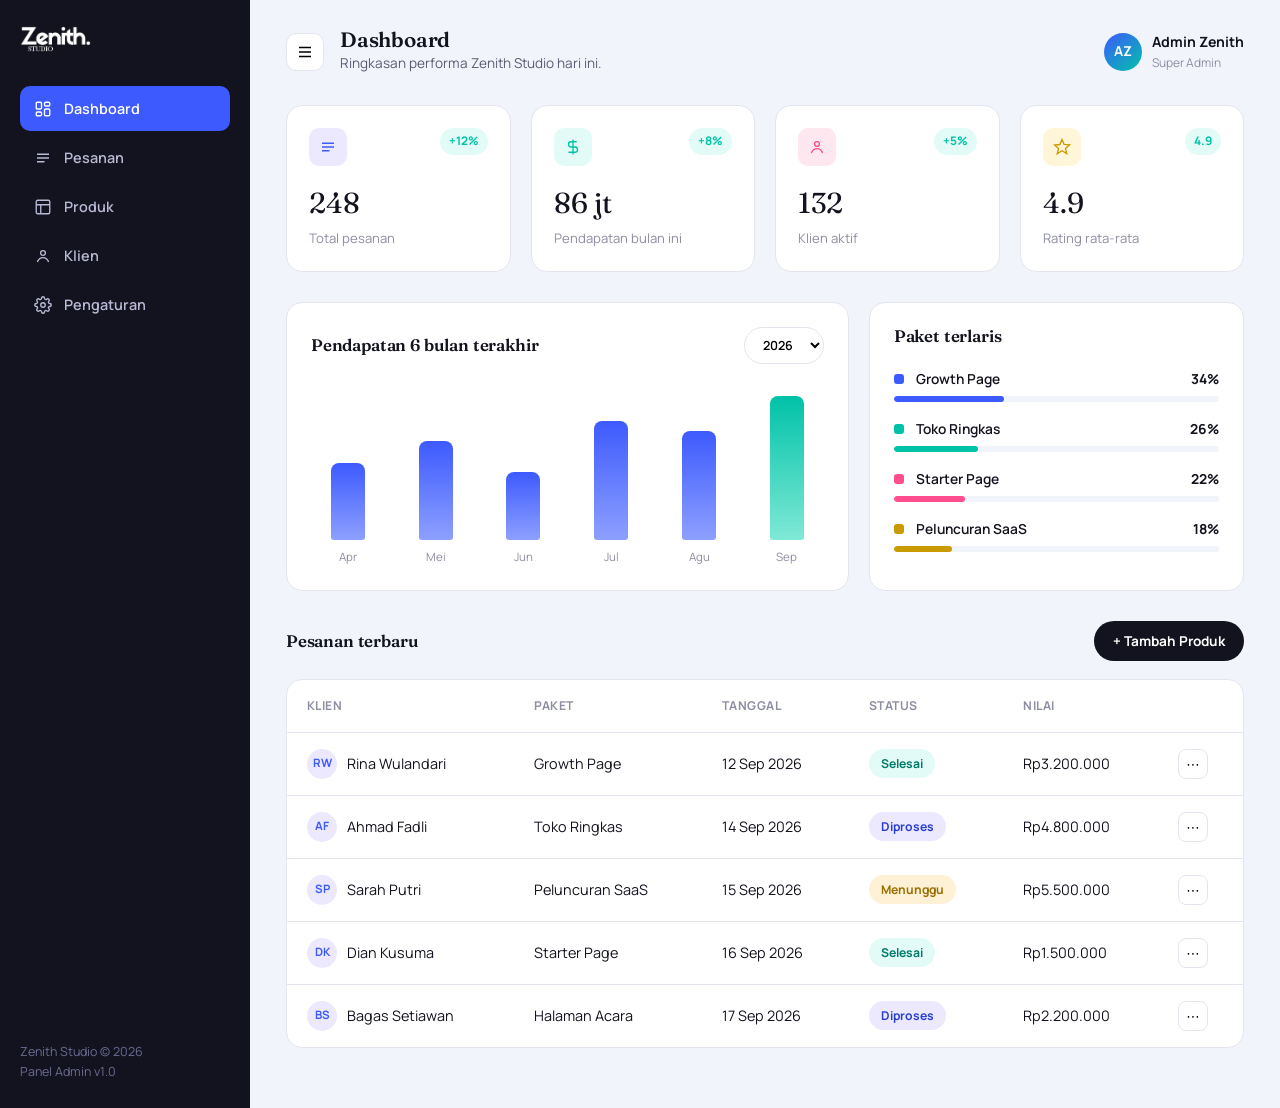
==== admin.html @ 83a50dde "Add files via upload" ====
<!DOCTYPE html>
<html lang="id">
<head>
<meta charset="UTF-8">
<meta name="viewport" content="width=device-width, initial-scale=1.0">
<title>Dashboard Admin — Zenith Studio</title>
<link rel="preconnect" href="https://fonts.googleapis.com">
<link rel="preconnect" href="https://fonts.gstatic.com" crossorigin>
<link href="https://fonts.googleapis.com/css2?family=Fraunces:wght@400;500;600;700&family=Manrope:wght@400;500;600;700;800&display=swap" rel="stylesheet">
<link rel="stylesheet" href="style.css">
</head>
<body>

<div class="admin-shell">
  <aside class="admin-sidebar">
    <div class="admin-logo"><img src="assets/logo-lockup-white.png" alt="Zenith Studio"></div>
    <nav class="admin-nav">
      <a href="#" class="active">
        <svg viewBox="0 0 24 24" fill="none" stroke="currentColor" stroke-width="1.8"><rect x="3" y="3" width="7" height="9" rx="1.5"/><rect x="14" y="3" width="7" height="5" rx="1.5"/><rect x="14" y="12" width="7" height="9" rx="1.5"/><rect x="3" y="16" width="7" height="5" rx="1.5"/></svg>
        <span>Dashboard</span>
      </a>
      <a href="#pesanan">
        <svg viewBox="0 0 24 24" fill="none" stroke="currentColor" stroke-width="1.8"><path d="M4 7h16M4 12h16M4 17h10"/></svg>
        <span>Pesanan</span>
      </a>
      <a href="katalog.html">
        <svg viewBox="0 0 24 24" fill="none" stroke="currentColor" stroke-width="1.8"><rect x="3" y="3" width="18" height="18" rx="2"/><path d="M3 9h18M9 21V9"/></svg>
        <span>Produk</span>
      </a>
      <a href="#">
        <svg viewBox="0 0 24 24" fill="none" stroke="currentColor" stroke-width="1.8"><circle cx="12" cy="8" r="3.2"/><path d="M4.5 20c1.4-3.8 4.4-5.8 7.5-5.8s6.1 2 7.5 5.8"/></svg>
        <span>Klien</span>
      </a>
      <a href="#">
        <svg viewBox="0 0 24 24" fill="none" stroke="currentColor" stroke-width="1.8"><circle cx="12" cy="12" r="3"/><path d="M19.4 15a1.7 1.7 0 0 0 .34 1.87l.06.06a2 2 0 1 1-2.83 2.83l-.06-.06a1.7 1.7 0 0 0-1.87-.34 1.7 1.7 0 0 0-1 1.55V21a2 2 0 1 1-4 0v-.09A1.7 1.7 0 0 0 9 19.36a1.7 1.7 0 0 0-1.87.34l-.06.06a2 2 0 1 1-2.83-2.83l.06-.06A1.7 1.7 0 0 0 4.64 15a1.7 1.7 0 0 0-1.55-1H3a2 2 0 1 1 0-4h.09A1.7 1.7 0 0 0 4.64 9a1.7 1.7 0 0 0-.34-1.87l-.06-.06a2 2 0 1 1 2.83-2.83l.06.06A1.7 1.7 0 0 0 9 4.64a1.7 1.7 0 0 0 1-1.55V3a2 2 0 1 1 4 0v.09a1.7 1.7 0 0 0 1 1.55 1.7 1.7 0 0 0 1.87-.34l.06-.06a2 2 0 1 1 2.83 2.83l-.06.06A1.7 1.7 0 0 0 19.36 9c.14.35.4.65 1.55 1H21a2 2 0 1 1 0 4h-.09a1.7 1.7 0 0 0-1.55 1Z"/></svg>
        <span>Pengaturan</span>
      </a>
    </nav>
    <div class="admin-sidebar-foot">Zenith Studio © 2026<br>Panel Admin v1.0</div>
  </aside>

  <main class="admin-main">
    <div class="admin-topbar">
      <div class="admin-topbar-left">
        <button class="sidebar-toggle" aria-label="Ciutkan sidebar">
          <svg viewBox="0 0 24 24" width="18" height="18" fill="none" stroke="currentColor" stroke-width="2"><path d="M4 6h16M4 12h16M4 18h16"/></svg>
        </button>
        <div>
          <h2 style="font-size:1.3rem; margin-bottom:2px;">Dashboard</h2>
          <p style="margin:0; font-size:.85rem;">Ringkasan performa Zenith Studio hari ini.</p>
        </div>
      </div>
      <div class="admin-profile">
        <div class="admin-avatar">AZ</div>
        <div>
          <div style="font-weight:700; font-size:.88rem;">Admin Zenith</div>
          <div style="font-size:.75rem; color:var(--ink-faint);">Super Admin</div>
        </div>
      </div>
    </div>

    <div class="stat-cards">
      <div class="stat-card">
        <div class="stat-card-top">
          <div class="stat-card-icon"><svg viewBox="0 0 24 24" fill="none" stroke="currentColor" stroke-width="1.8"><path d="M4 7h16M4 12h16M4 17h10"/></svg></div>
          <span class="stat-trend">+12%</span>
        </div>
        <div class="stat-value" data-count="248">0</div>
        <div class="stat-name">Total pesanan</div>
      </div>
      <div class="stat-card">
        <div class="stat-card-top">
          <div class="stat-card-icon"><svg viewBox="0 0 24 24" fill="none" stroke="currentColor" stroke-width="1.8"><path d="M12 2v20M17 5H9.5a3.5 3.5 0 0 0 0 7h5a3.5 3.5 0 0 1 0 7H6"/></svg></div>
          <span class="stat-trend">+8%</span>
        </div>
        <div class="stat-value" data-count="86" data-prefix="Rp" data-suffix=" jt">0</div>
        <div class="stat-name">Pendapatan bulan ini</div>
      </div>
      <div class="stat-card">
        <div class="stat-card-top">
          <div class="stat-card-icon"><svg viewBox="0 0 24 24" fill="none" stroke="currentColor" stroke-width="1.8"><circle cx="12" cy="8" r="3.2"/><path d="M4.5 20c1.4-3.8 4.4-5.8 7.5-5.8s6.1 2 7.5 5.8"/></svg></div>
          <span class="stat-trend">+5%</span>
        </div>
        <div class="stat-value" data-count="132">0</div>
        <div class="stat-name">Klien aktif</div>
      </div>
      <div class="stat-card">
        <div class="stat-card-top">
          <div class="stat-card-icon"><svg viewBox="0 0 24 24" fill="none" stroke="currentColor" stroke-width="1.8"><path d="m12 2 2.9 6.6 7.1.6-5.4 4.7 1.7 7-6.3-3.9L5.7 21l1.7-7-5.4-4.7 7.1-.6z"/></svg></div>
          <span class="stat-trend">4.9</span>
        </div>
        <div class="stat-value" data-count="4.9">0</div>
        <div class="stat-name">Rating rata-rata</div>
      </div>
    </div>

    <div class="admin-panels">
      <div class="panel">
        <div class="panel-head">
          <h3>Pendapatan 6 bulan terakhir</h3>
          <select class="sort-select" style="font-size:.78rem; padding:8px 14px;">
            <option>2026</option>
            <option>2025</option>
          </select>
        </div>
        <div class="bar-chart">
          <div class="bar-col"><div class="bar" data-height="45"></div><span>Apr</span></div>
          <div class="bar-col"><div class="bar" data-height="58"></div><span>Mei</span></div>
          <div class="bar-col"><div class="bar" data-height="40"></div><span>Jun</span></div>
          <div class="bar-col"><div class="bar" data-height="70"></div><span>Jul</span></div>
          <div class="bar-col"><div class="bar" data-height="64"></div><span>Agu</span></div>
          <div class="bar-col is-peak"><div class="bar" data-height="92"></div><span>Sep</span></div>
        </div>
      </div>
      <div class="panel">
        <div class="panel-head"><h3>Paket terlaris</h3></div>
        <div class="legend-list">
          <div>
            <div class="legend-row"><span class="swatch" style="background:var(--primary);"></span><span class="name">Growth Page</span><span class="pct">34%</span></div>
            <div class="legend-bar"><span data-width="34" style="background:var(--primary);"></span></div>
          </div>
          <div>
            <div class="legend-row"><span class="swatch" style="background:var(--accent);"></span><span class="name">Toko Ringkas</span><span class="pct">26%</span></div>
            <div class="legend-bar"><span data-width="26" style="background:var(--accent);"></span></div>
          </div>
          <div>
            <div class="legend-row"><span class="swatch" style="background:var(--pink);"></span><span class="name">Starter Page</span><span class="pct">22%</span></div>
            <div class="legend-bar"><span data-width="22" style="background:var(--pink);"></span></div>
          </div>
          <div>
            <div class="legend-row"><span class="swatch" style="background:#C99B00;"></span><span class="name">Peluncuran SaaS</span><span class="pct">18%</span></div>
            <div class="legend-bar"><span data-width="18" style="background:#C99B00;"></span></div>
          </div>
        </div>
      </div>
    </div>

    <div id="pesanan" class="admin-toolbar">
      <h3 style="margin:0; font-size:1.05rem;">Pesanan terbaru</h3>
      <button class="btn btn-primary btn-sm" id="openModalBtn">+ Tambah Produk</button>
    </div>
    <div class="table-wrap">
      <table>
        <thead>
          <tr><th>Klien</th><th>Paket</th><th>Tanggal</th><th>Status</th><th>Nilai</th><th></th></tr>
        </thead>
        <tbody>
          <tr style="animation-delay:.05s">
            <td><div class="client-cell"><div class="client-avatar">RW</div>Rina Wulandari</div></td>
            <td>Growth Page</td>
            <td>12 Sep 2026</td>
            <td><span class="status-badge status-selesai">Selesai</span></td>
            <td>Rp3.200.000</td>
            <td><button class="row-action">⋯</button></td>
          </tr>
          <tr style="animation-delay:.12s">
            <td><div class="client-cell"><div class="client-avatar">AF</div>Ahmad Fadli</div></td>
            <td>Toko Ringkas</td>
            <td>14 Sep 2026</td>
            <td><span class="status-badge status-proses">Diproses</span></td>
            <td>Rp4.800.000</td>
            <td><button class="row-action">⋯</button></td>
          </tr>
          <tr style="animation-delay:.19s">
            <td><div class="client-cell"><div class="client-avatar">SP</div>Sarah Putri</div></td>
            <td>Peluncuran SaaS</td>
            <td>15 Sep 2026</td>
            <td><span class="status-badge status-menunggu">Menunggu</span></td>
            <td>Rp5.500.000</td>
            <td><button class="row-action">⋯</button></td>
          </tr>
          <tr style="animation-delay:.26s">
            <td><div class="client-cell"><div class="client-avatar">DK</div>Dian Kusuma</div></td>
            <td>Starter Page</td>
            <td>16 Sep 2026</td>
            <td><span class="status-badge status-selesai">Selesai</span></td>
            <td>Rp1.500.000</td>
            <td><button class="row-action">⋯</button></td>
          </tr>
          <tr style="animation-delay:.33s">
            <td><div class="client-cell"><div class="client-avatar">BS</div>Bagas Setiawan</div></td>
            <td>Halaman Acara</td>
            <td>17 Sep 2026</td>
            <td><span class="status-badge status-proses">Diproses</span></td>
            <td>Rp2.200.000</td>
            <td><button class="row-action">⋯</button></td>
          </tr>
        </tbody>
      </table>
    </div>
  </main>
</div>

<!-- MODAL: Tambah Produk -->
<div class="modal-overlay" id="productModal">
  <div class="modal-box">
    <div class="modal-head">
      <h3 style="margin:0; font-size:1.15rem;">Tambah Produk Baru</h3>
      <button class="modal-close" id="closeModalBtn" aria-label="Tutup">✕</button>
    </div>
    <form id="productForm">
      <div class="form-field">
        <label>Nama paket</label>
        <input type="text" placeholder="cth. Landing Page Kampanye" required>
      </div>
      <div class="form-field">
        <label>Kategori</label>
        <select required>
          <option value="">Pilih kategori</option>
          <option>Bisnis</option>
          <option>E-commerce</option>
          <option>SaaS</option>
          <option>Event</option>
          <option>Personal</option>
        </select>
      </div>
      <div class="form-field">
        <label>Harga (Rp)</label>
        <input type="number" placeholder="cth. 2500000" required>
      </div>
      <div class="form-field">
        <label>Deskripsi singkat</label>
        <textarea rows="3" placeholder="Jelaskan paket ini secara singkat"></textarea>
      </div>
      <button type="submit" class="btn btn-primary btn-block">Simpan Produk</button>
    </form>
  </div>
</div>

<div class="toast" id="toast"><span class="dot"></span><span>Produk berhasil ditambahkan</span></div>

<script src="script.js"></script>
</body>
</html>
---- style.css ----
/* =========================================================
   ZENITH STUDIO — Design tokens
========================================================= */
:root{
  --bg:#FFFFFF;
  --bg-soft:#F2F4FC;
  --lavender:#ECE9FF;
  --mint-soft:#E3FBF6;
  --ink:#13131F;
  --ink-soft:#5B5B72;
  --ink-faint:#8E8EA3;
  --primary:#3D5AFE;
  --primary-dark:#2A3FD1;
  --accent:#00C2A8;
  --pink:#FF4D8D;
  --line:#E4E4EF;
  --white:#FFFFFF;
  --radius-sm:10px;
  --radius-md:16px;
  --radius-lg:28px;
  --shadow-soft:0 20px 45px -25px rgba(35,35,90,.25);
  --shadow-pop:0 25px 60px -20px rgba(61,90,254,.35);
  --ease:cubic-bezier(.22,1,.36,1);
}

*,*::before,*::after{box-sizing:border-box;}
html{scroll-behavior:smooth;}
@media (prefers-reduced-motion: reduce){
  html{scroll-behavior:auto;}
  *,*::before,*::after{animation-duration:.001ms !important; animation-iteration-count:1 !important; transition-duration:.001ms !important;}
}

body{
  margin:0;
  background:var(--bg);
  color:var(--ink);
  font-family:'Manrope', system-ui, sans-serif;
  font-size:16px;
  line-height:1.6;
  -webkit-font-smoothing:antialiased;
}

h1,h2,h3,h4{
  font-family:'Fraunces', Georgia, serif;
  color:var(--ink);
  line-height:1.12;
  margin:0 0 .5em;
  font-weight:600;
  letter-spacing:-.01em;
}

p{margin:0 0 1em; color:var(--ink-soft); max-width:62ch;}
a{color:inherit; text-decoration:none;}
img{max-width:100%; display:block;}
ul{margin:0; padding:0; list-style:none;}
button{font-family:inherit; cursor:pointer;}
input,select{font-family:inherit;}

:focus-visible{
  outline:2.5px solid var(--primary);
  outline-offset:3px;
  border-radius:4px;
}

.container{
  width:100%;
  max-width:1200px;
  margin:0 auto;
  padding:0 32px;
}

.eyebrow-plain{
  font-size:.85rem;
  color:var(--primary);
  font-weight:700;
  margin-bottom:14px;
  display:inline-block;
}

/* =========================================================
   Buttons
========================================================= */
.btn{
  display:inline-flex;
  align-items:center;
  justify-content:center;
  gap:8px;
  padding:14px 28px;
  border-radius:100px;
  border:1.5px solid transparent;
  font-weight:700;
  font-size:.96rem;
  transition:transform .35s var(--ease), box-shadow .35s var(--ease), background .25s ease, color .25s ease;
  white-space:nowrap;
}
.btn-primary{
  background:var(--ink);
  color:var(--white);
}
.btn-primary:hover{
  transform:translateY(-3px);
  box-shadow:var(--shadow-pop);
  background:var(--primary);
}
.btn-outline{
  background:transparent;
  border-color:var(--line);
  color:var(--ink);
}
.btn-outline:hover{
  border-color:var(--ink);
  transform:translateY(-3px);
}
.btn-accent{
  background:var(--accent);
  color:#003C34;
}
.btn-accent:hover{
  transform:translateY(-3px);
  box-shadow:0 20px 40px -18px rgba(0,194,168,.55);
}
.btn-sm{padding:10px 18px; font-size:.85rem;}
.btn-block{width:100%;}

/* =========================================================
   Navbar
========================================================= */
.navbar{
  position:sticky;
  top:0;
  z-index:200;
  background:rgba(255,255,255,.82);
  backdrop-filter:blur(14px);
  border-bottom:1px solid var(--line);
}
.nav-inner{
  display:flex;
  align-items:center;
  justify-content:space-between;
  padding:18px 0;
}
.logo{
  display:flex;
  align-items:center;
  gap:10px;
}
.logo img{
  height:34px;
  width:auto;
  display:block;
}
.nav-links{
  display:flex;
  align-items:center;
  gap:38px;
}
.nav-links a{
  font-weight:600;
  font-size:.94rem;
  color:var(--ink-soft);
  position:relative;
  padding:4px 0;
  transition:color .25s ease;
}
.nav-links a::after{
  content:"";
  position:absolute;
  left:0; bottom:-2px;
  width:0; height:2px;
  background:var(--primary);
  transition:width .3s var(--ease);
}
.nav-links a:hover, .nav-links a.active{color:var(--ink);}
.nav-links a:hover::after, .nav-links a.active::after{width:100%;}
.nav-cta{display:flex; align-items:center; gap:14px;}
.nav-toggle{
  display:none;
  width:42px; height:42px;
  border-radius:10px;
  border:1.5px solid var(--line);
  background:var(--white);
  align-items:center;
  justify-content:center;
  flex-direction:column;
  gap:5px;
}
.nav-toggle span{
  width:18px; height:2px; background:var(--ink);
  transition:transform .3s var(--ease), opacity .3s var(--ease);
}
.nav-toggle.is-open span:nth-child(1){transform:translateY(7px) rotate(45deg);}
.nav-toggle.is-open span:nth-child(2){opacity:0;}
.nav-toggle.is-open span:nth-child(3){transform:translateY(-7px) rotate(-45deg);}

@media (max-width:900px){
  .nav-links{
    position:fixed; top:73px; left:0; right:0;
    background:var(--white);
    flex-direction:column;
    align-items:flex-start;
    padding:26px 32px;
    gap:20px;
    border-bottom:1px solid var(--line);
    transform:translateY(-130%);
    opacity:0;
    transition:transform .4s var(--ease), opacity .3s ease;
  }
  .nav-links.is-open{transform:translateY(0); opacity:1;}
  .nav-toggle{display:flex;}
  .nav-cta .btn-outline{display:none;}
}

/* =========================================================
   Section scaffolding + scroll reveal
========================================================= */
section{padding:100px 0;}
.section-soft{background:var(--bg-soft);}
.section-head{
  max-width:640px;
  margin:0 0 56px;
}
.section-head.center{margin-left:auto; margin-right:auto; text-align:center;}

.reveal{
  opacity:0;
  transform:translateY(28px);
  transition:opacity .8s var(--ease), transform .8s var(--ease);
}
.reveal.in-view{opacity:1; transform:translateY(0);}
.reveal-stagger > *{
  opacity:0;
  transform:translateY(24px);
  transition:opacity .7s var(--ease), transform .7s var(--ease);
}
.reveal-stagger.in-view > *{opacity:1; transform:translateY(0);}
.reveal-stagger.in-view > *:nth-child(1){transition-delay:.05s;}
.reveal-stagger.in-view > *:nth-child(2){transition-delay:.14s;}
.reveal-stagger.in-view > *:nth-child(3){transition-delay:.23s;}
.reveal-stagger.in-view > *:nth-child(4){transition-delay:.32s;}
.reveal-stagger.in-view > *:nth-child(5){transition-delay:.41s;}
.reveal-stagger.in-view > *:nth-child(6){transition-delay:.5s;}

/* =========================================================
   Hero
========================================================= */
.hero{
  padding:84px 0 60px;
  overflow:hidden;
}
.hero-grid{
  display:grid;
  grid-template-columns:1.05fr .95fr;
  gap:64px;
  align-items:center;
}
.hero-copy h1{
  font-size:clamp(2.4rem, 4.6vw, 3.6rem);
  max-width:14ch;
}
.hero-copy p{
  font-size:1.08rem;
  max-width:46ch;
}
.hero-actions{
  display:flex;
  gap:16px;
  margin:32px 0 40px;
  flex-wrap:wrap;
}
.hero-trust{
  display:flex;
  gap:36px;
  flex-wrap:wrap;
}
.hero-trust div strong{
  display:block;
  font-family:'Fraunces',serif;
  font-size:1.6rem;
}
.hero-trust div span{
  font-size:.82rem;
  color:var(--ink-faint);
}

.hero-visual{
  position:relative;
  animation:floatSlow 7s ease-in-out infinite;
}
@keyframes floatSlow{
  0%,100%{transform:translateY(0);}
  50%{transform:translateY(-14px);}
}
.browser-card{
  background:var(--white);
  border-radius:var(--radius-lg);
  border:1px solid var(--line);
  box-shadow:var(--shadow-soft);
  overflow:hidden;
}
.browser-bar{
  display:flex;
  align-items:center;
  gap:7px;
  padding:14px 18px;
  border-bottom:1px solid var(--line);
}
.browser-bar span{width:9px; height:9px; border-radius:50%; background:var(--line);}
.browser-bar span:nth-child(1){background:#FFB4C6;}
.browser-bar span:nth-child(2){background:#FFE29A;}
.browser-bar span:nth-child(3){background:#B6F2DF;}
.browser-body{padding:26px;}
.browser-body .bblock{
  height:14px;
  border-radius:6px;
  background:var(--bg-soft);
  margin-bottom:12px;
}
.browser-body .bblock.w60{width:60%;}
.browser-body .bblock.w80{width:80%;}
.browser-hero-mock{
  height:120px;
  border-radius:14px;
  background:linear-gradient(120deg, var(--lavender), var(--mint-soft));
  margin:18px 0;
  position:relative;
  overflow:hidden;
}
.browser-hero-mock::after{
  content:"";
  position:absolute;
  inset:0;
  background:linear-gradient(115deg, transparent 40%, rgba(255,255,255,.55) 50%, transparent 60%);
  transform:translateX(-100%);
  animation:sheen 3.4s ease-in-out infinite;
}
@keyframes sheen{
  0%{transform:translateX(-120%);}
  55%{transform:translateX(120%);}
  100%{transform:translateX(120%);}
}
.mock-btn-row{display:flex; gap:10px;}
.mock-btn{height:30px; border-radius:100px; background:var(--ink);}
.mock-btn.w1{width:120px;}
.mock-btn.w2{width:90px; background:var(--bg-soft);}

.float-badge{
  position:absolute;
  background:var(--white);
  border:1px solid var(--line);
  border-radius:14px;
  padding:12px 16px;
  box-shadow:var(--shadow-soft);
  font-weight:700;
  font-size:.85rem;
  display:flex;
  align-items:center;
  gap:8px;
}
.float-badge .dot{width:8px; height:8px; border-radius:50%; background:var(--accent);}
.badge-1{top:-6%; right:-8%; animation:floatSlow 6s ease-in-out infinite; animation-delay:.4s;}
.badge-2{bottom:6%; left:-9%; animation:floatSlow 6.5s ease-in-out infinite reverse;}

@media (max-width:960px){
  .hero-grid{grid-template-columns:1fr;}
  .badge-1, .badge-2{position:static; margin-top:16px; display:inline-flex;}
}

/* =========================================================
   Stats strip
========================================================= */
.stats-strip{
  padding:52px 0;
  border-top:1px solid var(--line);
  border-bottom:1px solid var(--line);
}
.stats-grid{
  display:grid;
  grid-template-columns:repeat(4,1fr);
  gap:24px;
  text-align:center;
}
.stat-num{
  font-family:'Fraunces',serif;
  font-size:clamp(2rem,3.4vw,2.7rem);
  color:var(--primary);
}
.stat-label{color:var(--ink-faint); font-size:.88rem;}
@media (max-width:760px){ .stats-grid{grid-template-columns:repeat(2,1fr);} }

/* =========================================================
   Cards — services / packages
========================================================= */
.grid-3{display:grid; grid-template-columns:repeat(3,1fr); gap:26px;}
.grid-4{display:grid; grid-template-columns:repeat(4,1fr); gap:22px;}
@media (max-width:960px){ .grid-3{grid-template-columns:repeat(2,1fr);} .grid-4{grid-template-columns:repeat(2,1fr);} }
@media (max-width:620px){ .grid-3{grid-template-columns:1fr;} .grid-4{grid-template-columns:1fr;} }

.service-card{
  background:var(--white);
  border:1px solid var(--line);
  border-radius:var(--radius-md);
  padding:32px 28px;
  transition:transform .4s var(--ease), box-shadow .4s var(--ease), border-color .3s ease;
}
.service-card:hover{
  transform:translateY(-6px);
  box-shadow:var(--shadow-soft);
  border-color:transparent;
}
.service-icon{
  width:48px; height:48px;
  border-radius:12px;
  display:flex; align-items:center; justify-content:center;
  margin-bottom:20px;
}
.service-icon svg{width:22px; height:22px;}
.service-card:nth-child(1) .service-icon{background:var(--lavender); color:var(--primary);}
.service-card:nth-child(2) .service-icon{background:var(--mint-soft); color:var(--accent);}
.service-card:nth-child(3) .service-icon{background:#FFE7EF; color:var(--pink);}
.service-card:nth-child(4) .service-icon{background:var(--lavender); color:var(--primary);}
.service-card h3{font-size:1.18rem;}
.service-card p{font-size:.94rem; margin-bottom:0;}

/* =========================================================
   Process (legit sequence -> numbers ok)
========================================================= */
.process-list{
  display:grid;
  grid-template-columns:repeat(4,1fr);
  gap:28px;
}
.process-item{position:relative; padding-top:8px;}
.process-num{
  font-family:'Fraunces',serif;
  font-size:2.6rem;
  color:var(--lavender);
  -webkit-text-stroke:1.5px var(--primary);
  color:transparent;
  display:block;
  margin-bottom:10px;
}
.process-item h4{font-size:1.05rem; margin-bottom:8px;}
.process-item p{font-size:.9rem;}
@media (max-width:900px){ .process-list{grid-template-columns:repeat(2,1fr);} }
@media (max-width:560px){ .process-list{grid-template-columns:1fr;} }

/* =========================================================
   Package cards (catalog + homepage preview)
========================================================= */
.package-card{
  background:var(--white);
  border:1px solid var(--line);
  border-radius:var(--radius-md);
  overflow:hidden;
  display:flex;
  flex-direction:column;
  transition:transform .4s var(--ease), box-shadow .4s var(--ease);
}
.package-card:hover{transform:translateY(-8px); box-shadow:var(--shadow-soft);}
.package-thumb{
  height:150px;
  position:relative;
  overflow:hidden;
}
.package-thumb .cat-tag{
  position:absolute;
  top:14px; left:14px;
  background:rgba(255,255,255,.9);
  padding:5px 12px;
  border-radius:100px;
  font-size:.72rem;
  font-weight:700;
  color:var(--ink);
}
.package-body{padding:24px; display:flex; flex-direction:column; gap:10px; flex:1;}
.package-body h3{font-size:1.12rem; margin-bottom:0;}
.package-body p{font-size:.88rem; margin-bottom:0;}
.package-feats{display:flex; flex-wrap:wrap; gap:8px; margin:6px 0;}
.package-feats span{
  font-size:.74rem;
  color:var(--ink-soft);
  background:var(--bg-soft);
  padding:4px 10px;
  border-radius:100px;
}
.package-foot{
  margin-top:auto;
  display:flex;
  align-items:center;
  justify-content:space-between;
  padding-top:14px;
  border-top:1px solid var(--line);
}
.package-price{font-family:'Fraunces',serif; font-weight:600; font-size:1.15rem;}
.package-price small{font-family:'Manrope',sans-serif; font-weight:600; color:var(--ink-faint); font-size:.72rem;}

/* gradient thumb variants (no orange) */
.thumb-a{background:linear-gradient(140deg,#DCE1FF,#B9C2FF);}
.thumb-b{background:linear-gradient(140deg,#D3FFF3,#9DEBD9);}
.thumb-c{background:linear-gradient(140deg,#FFE1EC,#FFC2D6);}
.thumb-d{background:linear-gradient(140deg,#E7E1FF,#C9B8FF);}
.thumb-e{background:linear-gradient(140deg,#DFF3FF,#B7E2FF);}
.thumb-f{background:linear-gradient(140deg,#EAFBEF,#BFEACB);}

/* =========================================================
   Testimonials carousel
========================================================= */
.testi-wrap{position:relative; max-width:760px; margin:0 auto;}
.testi-track{position:relative; min-height:230px;}
.testi-slide{
  position:absolute; inset:0;
  opacity:0; transform:translateX(24px);
  transition:opacity .55s var(--ease), transform .55s var(--ease);
  pointer-events:none;
  text-align:center;
}
.testi-slide.is-active{opacity:1; transform:translateX(0); pointer-events:auto;}
.testi-slide blockquote{
  font-family:'Fraunces',serif;
  font-size:1.35rem;
  margin:0 0 22px;
  color:var(--ink);
}
.testi-author{font-weight:700; font-size:.92rem;}
.testi-role{color:var(--ink-faint); font-size:.82rem;}
.testi-dots{display:flex; justify-content:center; gap:10px; margin-top:28px;}
.testi-dots button{
  width:9px; height:9px; border-radius:50%;
  border:none; background:var(--line);
  transition:background .3s ease, transform .3s ease;
}
.testi-dots button.is-active{background:var(--primary); transform:scale(1.3);}

/* =========================================================
   CTA banner
========================================================= */
.cta-banner{
  background:linear-gradient(135deg, var(--ink), #262650);
  border-radius:var(--radius-lg);
  padding:64px;
  display:flex;
  align-items:center;
  justify-content:space-between;
  gap:32px;
  flex-wrap:wrap;
  color:var(--white);
  position:relative;
  overflow:hidden;
}
.cta-banner::before{
  content:"";
  position:absolute;
  width:340px; height:340px;
  border-radius:50%;
  background:radial-gradient(circle, rgba(61,90,254,.55), transparent 70%);
  top:-140px; right:-80px;
}
.cta-banner h2{color:var(--white); margin-bottom:8px; max-width:16ch;}
.cta-banner p{color:#C7C7E3; margin-bottom:0;}
.cta-banner .btn-primary{background:var(--accent); color:#003C34;}
.cta-banner .btn-primary:hover{background:var(--white); color:var(--ink);}

/* =========================================================
   Footer
========================================================= */
footer{
  background:var(--ink);
  color:#B9B9D6;
  padding:70px 0 30px;
}
.footer-grid{
  display:grid;
  grid-template-columns:1.4fr repeat(3,1fr);
  gap:40px;
  padding-bottom:40px;
  border-bottom:1px solid #2B2B4C;
}
.footer-grid h4{color:var(--white); font-family:'Manrope',sans-serif; font-size:.85rem; font-weight:700; margin-bottom:16px;}
.footer-grid ul li{margin-bottom:10px;}
.footer-grid a{font-size:.9rem; transition:color .25s ease;}
.footer-grid a:hover{color:var(--white);}
.footer-logo{margin-bottom:14px;}
.footer-logo img{height:30px; width:auto; display:block;}
.footer-bottom{
  display:flex; justify-content:space-between; align-items:center;
  padding-top:26px; font-size:.82rem; flex-wrap:wrap; gap:12px;
}
@media (max-width:800px){ .footer-grid{grid-template-columns:1fr 1fr;} }

/* =========================================================
   Page header (catalog / detail)
========================================================= */
.page-header{padding:56px 0 40px; text-align:left;}
.breadcrumb{
  font-size:.85rem; color:var(--ink-faint); margin-bottom:18px;
  display:flex; gap:8px; align-items:center;
}
.breadcrumb a{color:var(--primary); font-weight:600;}

/* =========================================================
   Catalog filters
========================================================= */
.filter-bar{
  display:flex;
  align-items:center;
  justify-content:space-between;
  gap:20px;
  flex-wrap:wrap;
  padding-bottom:36px;
}
.filter-chips{display:flex; gap:10px; flex-wrap:wrap;}
.chip{
  padding:9px 18px;
  border-radius:100px;
  border:1.5px solid var(--line);
  background:var(--white);
  font-size:.85rem;
  font-weight:600;
  color:var(--ink-soft);
  transition:all .3s var(--ease);
}
.chip:hover{border-color:var(--primary); color:var(--primary);}
.chip.is-active{background:var(--ink); border-color:var(--ink); color:var(--white);}
.filter-tools{display:flex; gap:12px; flex-wrap:wrap;}
.search-box{
  position:relative;
}
.search-box input{
  padding:11px 16px 11px 40px;
  border-radius:100px;
  border:1.5px solid var(--line);
  min-width:220px;
  font-size:.88rem;
  background:var(--white);
  transition:border-color .25s ease, box-shadow .25s ease;
}
.search-box input:focus{border-color:var(--primary); box-shadow:0 0 0 4px rgba(61,90,254,.12); outline:none;}
.search-box svg{
  position:absolute; left:14px; top:50%; transform:translateY(-50%);
  width:16px; height:16px; color:var(--ink-faint);
}
.sort-select{
  padding:11px 18px;
  border-radius:100px;
  border:1.5px solid var(--line);
  background:var(--white);
  font-size:.85rem;
  font-weight:600;
}

.catalog-grid{
  display:grid;
  grid-template-columns:repeat(3,1fr);
  gap:26px;
}
@media (max-width:960px){ .catalog-grid{grid-template-columns:repeat(2,1fr);} }
@media (max-width:620px){ .catalog-grid{grid-template-columns:1fr;} }

.card-anim{
  opacity:0; transform:translateY(18px) scale(.98);
  transition:opacity .5s var(--ease), transform .5s var(--ease);
}
.card-anim.is-shown{opacity:1; transform:translateY(0) scale(1);}

.empty-state{
  grid-column:1/-1;
  text-align:center;
  padding:60px 20px;
  color:var(--ink-faint);
  display:none;
}
.empty-state.is-visible{display:block;}
.empty-state svg{width:52px; height:52px; margin:0 auto 16px; color:var(--line);}

/* =========================================================
   Product detail
========================================================= */
.detail-grid{
  display:grid;
  grid-template-columns:.95fr 1.05fr;
  gap:56px;
  align-items:flex-start;
}
.detail-gallery-main{
  height:340px;
  border-radius:var(--radius-lg);
  overflow:hidden;
  position:relative;
  transition:opacity .4s ease;
}
.detail-thumbs{display:flex; gap:12px; margin-top:14px;}
.detail-thumbs button{
  width:72px; height:56px;
  border-radius:10px;
  border:2px solid transparent;
  overflow:hidden;
  padding:0;
  opacity:.6;
  transition:opacity .25s ease, border-color .25s ease, transform .25s ease;
}
.detail-thumbs button:hover{transform:translateY(-2px);}
.detail-thumbs button.is-active{opacity:1; border-color:var(--primary);}

.detail-info .cat-pill{
  display:inline-block;
  background:var(--lavender);
  color:var(--primary);
  font-size:.75rem;
  font-weight:700;
  padding:5px 14px;
  border-radius:100px;
  margin-bottom:14px;
}
.detail-info h1{font-size:2rem;}
.detail-rating{display:flex; align-items:center; gap:8px; margin-bottom:18px; font-size:.9rem; color:var(--ink-soft);}
.detail-rating .stars{color:#FFC24B; letter-spacing:2px;}
.detail-price-row{
  display:flex; align-items:baseline; gap:10px; margin-bottom:24px;
}
.detail-price{font-family:'Fraunces',serif; font-size:2rem; color:var(--primary);}
.detail-actions{display:flex; gap:14px; margin-bottom:32px; flex-wrap:wrap;}

.tabs-nav{display:flex; gap:6px; border-bottom:1px solid var(--line); margin-bottom:26px;}
.tabs-nav button{
  padding:12px 20px;
  background:none; border:none;
  font-weight:700; font-size:.92rem;
  color:var(--ink-faint);
  position:relative;
  top:1px;
}
.tabs-nav button::after{
  content:""; position:absolute; left:0; right:0; bottom:-1px; height:2px;
  background:var(--primary); transform:scaleX(0); transition:transform .3s var(--ease);
}
.tabs-nav button.is-active{color:var(--ink);}
.tabs-nav button.is-active::after{transform:scaleX(1);}
.tab-panel{display:none; animation:fadeIn .4s var(--ease);}
.tab-panel.is-active{display:block;}
@keyframes fadeIn{from{opacity:0; transform:translateY(8px);} to{opacity:1; transform:translateY(0);}}
.feat-list li{
  display:flex; gap:10px; padding:9px 0; font-size:.94rem; color:var(--ink-soft);
  border-bottom:1px dashed var(--line);
}
.feat-list li svg{width:18px; height:18px; color:var(--accent); flex-shrink:0; margin-top:2px;}
.faq-item{border-bottom:1px solid var(--line);}
.faq-q{
  width:100%; text-align:left; background:none; border:none;
  padding:18px 0; font-weight:700; display:flex; justify-content:space-between; align-items:center;
}
.faq-q .plus{transition:transform .3s var(--ease); font-size:1.3rem; color:var(--primary); font-weight:400;}
.faq-item.is-open .faq-q .plus{transform:rotate(45deg);}
.faq-a{max-height:0; overflow:hidden; transition:max-height .4s var(--ease);}
.faq-a p{padding-bottom:18px; font-size:.92rem;}

.related-strip{margin-top:90px;}

/* =========================================================
   Admin dashboard
========================================================= */
.admin-shell{display:flex; min-height:100vh; background:var(--bg-soft);}
.admin-sidebar{
  width:250px;
  background:var(--ink);
  color:#B9B9D6;
  padding:26px 20px;
  display:flex;
  flex-direction:column;
  gap:34px;
  transition:width .35s var(--ease), padding .35s var(--ease);
  flex-shrink:0;
  overflow:hidden;
}
.admin-shell.is-collapsed .admin-sidebar{width:84px; padding:26px 16px;}
.admin-logo{display:flex; align-items:center; gap:10px; overflow:hidden;}
.admin-logo img{height:26px; width:auto; display:block; max-width:100%;}
.admin-shell.is-collapsed .admin-logo img{height:16px;}
.admin-nav a{
  display:flex; align-items:center; gap:12px;
  padding:11px 14px; border-radius:10px;
  font-size:.9rem; font-weight:600;
  margin-bottom:4px;
  transition:background .25s ease, color .25s ease;
}
.admin-nav a svg{width:18px; height:18px; flex-shrink:0;}
.admin-shell.is-collapsed .admin-nav a span{display:none;}
.admin-nav a:hover{background:#22224A; color:var(--white);}
.admin-nav a.active{background:var(--primary); color:var(--white);}
.admin-sidebar-foot{margin-top:auto; font-size:.78rem; color:#6C6C93;}

.admin-main{flex:1; padding:28px 36px 60px; min-width:0;}
.admin-topbar{
  display:flex; align-items:center; justify-content:space-between;
  margin-bottom:30px; gap:20px; flex-wrap:wrap;
}
.admin-topbar-left{display:flex; align-items:center; gap:16px;}
.sidebar-toggle{
  width:38px; height:38px; border-radius:10px; border:1px solid var(--line);
  background:var(--white); display:flex; align-items:center; justify-content:center;
}
.admin-profile{display:flex; align-items:center; gap:10px;}
.admin-avatar{
  width:38px; height:38px; border-radius:50%;
  background:linear-gradient(140deg,var(--primary),var(--accent));
  display:flex; align-items:center; justify-content:center; color:var(--white); font-weight:700; font-size:.85rem;
}

.stat-cards{
  display:grid; grid-template-columns:repeat(4,1fr); gap:20px; margin-bottom:30px;
}
.stat-card{
  background:var(--white); border-radius:var(--radius-md); padding:22px;
  border:1px solid var(--line);
}
.stat-card-top{display:flex; justify-content:space-between; align-items:flex-start; margin-bottom:14px;}
.stat-card-icon{width:38px; height:38px; border-radius:10px; display:flex; align-items:center; justify-content:center;}
.stat-card:nth-child(1) .stat-card-icon{background:var(--lavender); color:var(--primary);}
.stat-card:nth-child(2) .stat-card-icon{background:var(--mint-soft); color:var(--accent);}
.stat-card:nth-child(3) .stat-card-icon{background:#FFE7EF; color:var(--pink);}
.stat-card:nth-child(4) .stat-card-icon{background:#FFF6D9; color:#C99B00;}
.stat-card-icon svg{width:18px; height:18px;}
.stat-trend{font-size:.74rem; font-weight:700; color:var(--accent); background:var(--mint-soft); padding:4px 9px; border-radius:100px;}
.stat-value{font-family:'Fraunces',serif; font-size:1.8rem; margin-bottom:2px;}
.stat-name{font-size:.82rem; color:var(--ink-faint);}

.admin-panels{display:grid; grid-template-columns:1.5fr 1fr; gap:20px; margin-bottom:30px; align-items:stretch;}
.panel{background:var(--white); border:1px solid var(--line); border-radius:var(--radius-md); padding:24px;}
.panel-head{display:flex; justify-content:space-between; align-items:center; margin-bottom:22px;}
.panel-head h3{font-size:1.05rem; margin-bottom:0;}

.bar-chart{display:flex; align-items:flex-end; gap:14px; height:180px; padding-top:10px;}
.bar-chart .bar-col{flex:1; display:flex; flex-direction:column; align-items:center; gap:8px; height:100%; justify-content:flex-end;}
.bar-col .bar{
  width:100%; max-width:34px; border-radius:8px 8px 3px 3px;
  background:linear-gradient(180deg, var(--primary), #8DA0FF);
  height:0%;
  transition:height 1.1s var(--ease);
}
.bar-col.is-peak .bar{background:linear-gradient(180deg, var(--accent), #7FE9D6);}
.bar-col span{font-size:.72rem; color:var(--ink-faint);}

.legend-list{display:flex; flex-direction:column; gap:16px;}
.legend-row{display:flex; align-items:center; gap:12px;}
.legend-row .swatch{width:10px; height:10px; border-radius:3px; flex-shrink:0;}
.legend-row .name{flex:1; font-size:.86rem; font-weight:600;}
.legend-row .pct{font-size:.86rem; font-weight:700;}
.legend-bar{height:6px; border-radius:100px; background:var(--bg-soft); overflow:hidden; margin-top:6px;}
.legend-bar > span{display:block; height:100%; border-radius:100px; width:0%; transition:width 1.2s var(--ease);}

.table-wrap{background:var(--white); border:1px solid var(--line); border-radius:var(--radius-md); overflow:hidden;}
table{width:100%; border-collapse:collapse;}
thead th{
  text-align:left; font-size:.76rem; text-transform:uppercase; letter-spacing:.04em;
  color:var(--ink-faint); padding:16px 20px; border-bottom:1px solid var(--line); font-weight:700;
}
tbody td{padding:16px 20px; font-size:.9rem; border-bottom:1px solid var(--line);}
tbody tr{
  opacity:0; transform:translateX(-10px);
  animation:rowIn .5s var(--ease) forwards;
}
@keyframes rowIn{to{opacity:1; transform:translateX(0);}}
tbody tr:last-child td{border-bottom:none;}
tbody tr:hover{background:var(--bg-soft);}
.client-cell{display:flex; align-items:center; gap:10px;}
.client-avatar{width:30px; height:30px; border-radius:50%; background:var(--lavender); display:flex; align-items:center; justify-content:center; font-size:.72rem; font-weight:700; color:var(--primary); flex-shrink:0;}
.status-badge{padding:5px 12px; border-radius:100px; font-size:.76rem; font-weight:700; display:inline-block;}
.status-selesai{background:var(--mint-soft); color:#007A69;}
.status-proses{background:var(--lavender); color:var(--primary-dark);}
.status-menunggu{background:#FFF1D6; color:#9A6E00;}
.row-action{
  width:30px; height:30px; border-radius:8px; border:1px solid var(--line); background:var(--white);
  display:inline-flex; align-items:center; justify-content:center;
}

.admin-toolbar{display:flex; justify-content:space-between; align-items:center; margin-bottom:18px; flex-wrap:wrap; gap:12px;}

/* Modal */
.modal-overlay{
  position:fixed; inset:0; background:rgba(19,19,31,.5);
  display:flex; align-items:center; justify-content:center;
  opacity:0; pointer-events:none; transition:opacity .3s ease; z-index:500; padding:20px;
}
.modal-overlay.is-open{opacity:1; pointer-events:auto;}
.modal-box{
  background:var(--white); border-radius:var(--radius-md); padding:32px;
  width:100%; max-width:440px;
  transform:translateY(24px) scale(.97); opacity:0;
  transition:transform .35s var(--ease), opacity .35s var(--ease);
}
.modal-overlay.is-open .modal-box{transform:translateY(0) scale(1); opacity:1;}
.modal-head{display:flex; justify-content:space-between; align-items:center; margin-bottom:22px;}
.modal-close{width:32px; height:32px; border-radius:8px; border:1px solid var(--line); background:var(--white);}
.form-field{margin-bottom:16px;}
.form-field label{display:block; font-size:.82rem; font-weight:700; margin-bottom:7px;}
.form-field input, .form-field select, .form-field textarea{
  width:100%; padding:11px 14px; border-radius:10px; border:1.5px solid var(--line); font-size:.9rem;
  transition:border-color .25s ease, box-shadow .25s ease;
}
.form-field input:focus, .form-field select:focus, .form-field textarea:focus{
  outline:none; border-color:var(--primary); box-shadow:0 0 0 4px rgba(61,90,254,.12);
}
.toast{
  position:fixed; bottom:26px; right:26px; background:var(--ink); color:var(--white);
  padding:14px 22px; border-radius:12px; font-size:.88rem; font-weight:600;
  display:flex; align-items:center; gap:10px;
  transform:translateY(120%); opacity:0; transition:transform .4s var(--ease), opacity .4s var(--ease);
  z-index:600;
}
.toast.is-shown{transform:translateY(0); opacity:1;}
.toast .dot{width:8px; height:8px; border-radius:50%; background:var(--accent);}

@media (max-width:900px){
  .detail-grid{grid-template-columns:1fr;}
  .admin-panels{grid-template-columns:1fr;}
  .stat-cards{grid-template-columns:repeat(2,1fr);}
}
@media (max-width:760px){
  .admin-sidebar{position:fixed; z-index:300; height:100vh; left:-260px;}
  .admin-shell.is-collapsed .admin-sidebar{left:0; width:250px; padding:26px 20px;}
  .admin-shell.is-collapsed .admin-logo span{display:inline;}
  .admin-shell.is-collapsed .admin-nav a span{display:inline;}
  .admin-main{padding:22px 18px 50px;}
  .stat-cards{grid-template-columns:1fr 1fr;}
  section{padding:64px 0;}
  .cta-banner{padding:40px 28px;}
}
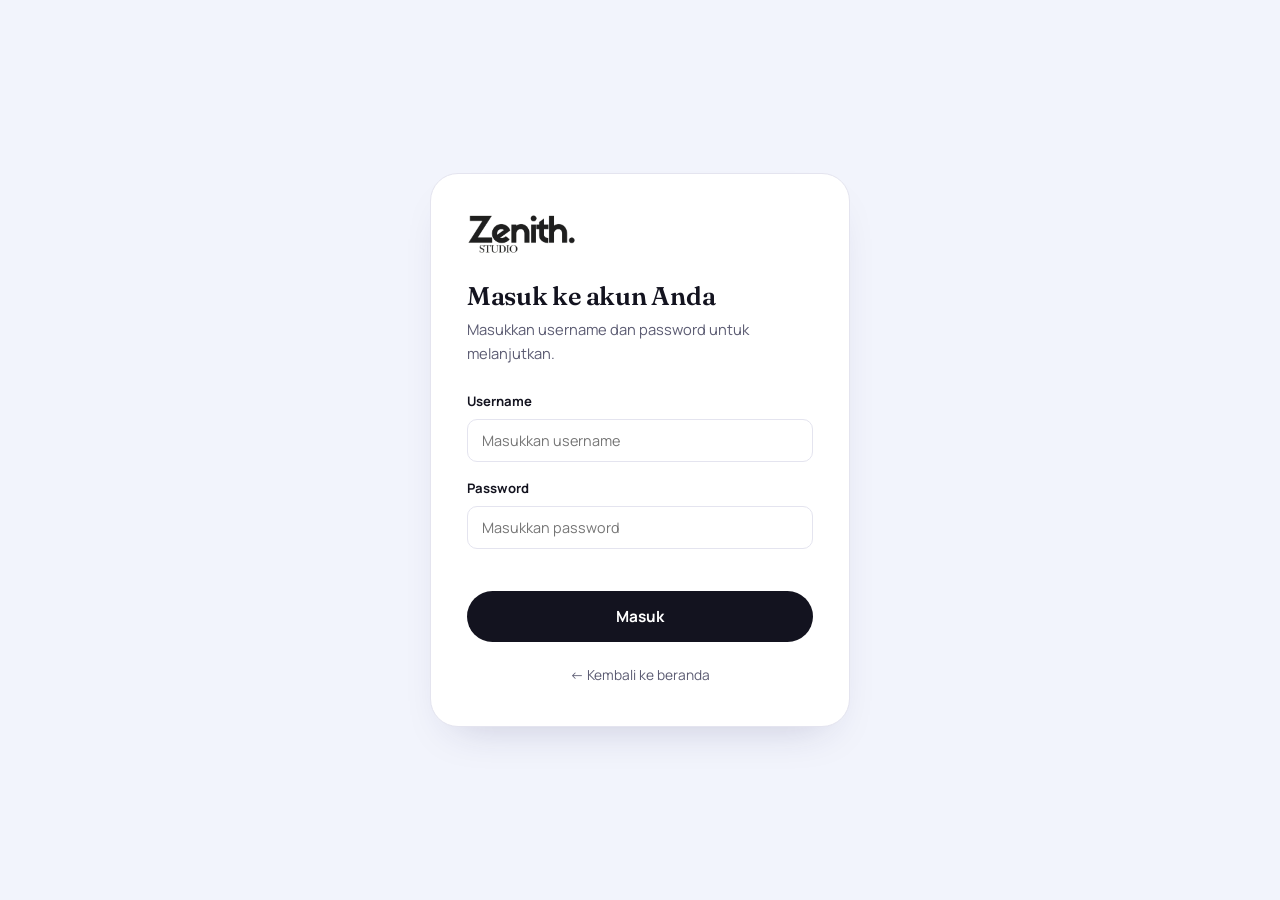
==== commit b3cc2505: "Pembaruan bagian admin" ====
--- a/admin.html
+++ b/admin.html
@@ -8,6 +8,14 @@
 <link rel="preconnect" href="https://fonts.gstatic.com" crossorigin>
 <link href="https://fonts.googleapis.com/css2?family=Fraunces:wght@400;500;600;700&family=Manrope:wght@400;500;600;700;800&display=swap" rel="stylesheet">
 <link rel="stylesheet" href="style.css">
+<script>
+  // Hanya admin yang boleh membuka halaman ini
+  (function(){
+    var auth = null;
+    try { auth = JSON.parse(localStorage.getItem("zenith_auth")); } catch(e) {}
+    if(!auth || auth.role !== "admin"){ window.location.replace("login.html"); }
+  })();
+</script>
 </head>
 <body>
 
@@ -56,6 +64,7 @@
           <div style="font-weight:700; font-size:.88rem;">Admin Zenith</div>
           <div style="font-size:.75rem; color:var(--ink-faint);">Super Admin</div>
         </div>
+        <button class="btn btn-outline btn-sm" id="logoutBtn" style="margin-left:8px;">Keluar</button>
       </div>
     </div>
 
@@ -116,19 +125,19 @@
         <div class="panel-head"><h3>Paket terlaris</h3></div>
         <div class="legend-list">
           <div>
-            <div class="legend-row"><span class="swatch" style="background:var(--primary);"></span><span class="name">Growth Page</span><span class="pct">34%</span></div>
+            <div class="legend-row"><span class="swatch" style="background:var(--primary);"></span><span class="name">Basic</span><span class="pct">34%</span></div>
             <div class="legend-bar"><span data-width="34" style="background:var(--primary);"></span></div>
           </div>
           <div>
-            <div class="legend-row"><span class="swatch" style="background:var(--accent);"></span><span class="name">Toko Ringkas</span><span class="pct">26%</span></div>
+            <div class="legend-row"><span class="swatch" style="background:var(--accent);"></span><span class="name">Business</span><span class="pct">26%</span></div>
             <div class="legend-bar"><span data-width="26" style="background:var(--accent);"></span></div>
           </div>
           <div>
-            <div class="legend-row"><span class="swatch" style="background:var(--pink);"></span><span class="name">Starter Page</span><span class="pct">22%</span></div>
+            <div class="legend-row"><span class="swatch" style="background:var(--pink);"></span><span class="name">Beginner</span><span class="pct">22%</span></div>
             <div class="legend-bar"><span data-width="22" style="background:var(--pink);"></span></div>
           </div>
           <div>
-            <div class="legend-row"><span class="swatch" style="background:#C99B00;"></span><span class="name">Peluncuran SaaS</span><span class="pct">18%</span></div>
+            <div class="legend-row"><span class="swatch" style="background:#C99B00;"></span><span class="name">Profesional</span><span class="pct">18%</span></div>
             <div class="legend-bar"><span data-width="18" style="background:#C99B00;"></span></div>
           </div>
         </div>
@@ -147,42 +156,42 @@
         <tbody>
           <tr style="animation-delay:.05s">
             <td><div class="client-cell"><div class="client-avatar">RW</div>Rina Wulandari</div></td>
-            <td>Growth Page</td>
+            <td>Basic</td>
             <td>12 Sep 2026</td>
             <td><span class="status-badge status-selesai">Selesai</span></td>
-            <td>Rp3.200.000</td>
+            <td>Rp200.000</td>
             <td><button class="row-action">⋯</button></td>
           </tr>
           <tr style="animation-delay:.12s">
             <td><div class="client-cell"><div class="client-avatar">AF</div>Ahmad Fadli</div></td>
-            <td>Toko Ringkas</td>
+            <td>Business</td>
             <td>14 Sep 2026</td>
             <td><span class="status-badge status-proses">Diproses</span></td>
-            <td>Rp4.800.000</td>
+            <td>Rp500.000</td>
             <td><button class="row-action">⋯</button></td>
           </tr>
           <tr style="animation-delay:.19s">
             <td><div class="client-cell"><div class="client-avatar">SP</div>Sarah Putri</div></td>
-            <td>Peluncuran SaaS</td>
+            <td>Profesional</td>
             <td>15 Sep 2026</td>
             <td><span class="status-badge status-menunggu">Menunggu</span></td>
-            <td>Rp5.500.000</td>
+            <td>Disesuaikan</td>
             <td><button class="row-action">⋯</button></td>
           </tr>
           <tr style="animation-delay:.26s">
             <td><div class="client-cell"><div class="client-avatar">DK</div>Dian Kusuma</div></td>
-            <td>Starter Page</td>
+            <td>Beginner</td>
             <td>16 Sep 2026</td>
             <td><span class="status-badge status-selesai">Selesai</span></td>
-            <td>Rp1.500.000</td>
+            <td>Gratis</td>
             <td><button class="row-action">⋯</button></td>
           </tr>
           <tr style="animation-delay:.33s">
             <td><div class="client-cell"><div class="client-avatar">BS</div>Bagas Setiawan</div></td>
-            <td>Halaman Acara</td>
+            <td>Basic</td>
             <td>17 Sep 2026</td>
             <td><span class="status-badge status-proses">Diproses</span></td>
-            <td>Rp2.200.000</td>
+            <td>Rp200.000</td>
             <td><button class="row-action">⋯</button></td>
           </tr>
         </tbody>
@@ -207,11 +216,10 @@
         <label>Kategori</label>
         <select required>
           <option value="">Pilih kategori</option>
-          <option>Bisnis</option>
-          <option>E-commerce</option>
-          <option>SaaS</option>
-          <option>Event</option>
-          <option>Personal</option>
+          <option>Beginner</option>
+          <option>Basic</option>
+          <option>Business</option>
+          <option>Profesional</option>
         </select>
       </div>
       <div class="form-field">
--- a/style.css
+++ b/style.css
@@ -924,3 +924,22 @@
   section{padding:64px 0;}
   .cta-banner{padding:40px 28px;}
 }
+
+
+/* Catatan domain */
+.domain-note{font-size:.85rem; color:var(--ink-faint); margin:0 0 12px;}
+
+
+/* Login & auth */
+.auth-slot{display:flex; align-items:center; gap:10px;}
+.auth-user{font-size:.85rem; font-weight:600; color:var(--ink-soft); white-space:nowrap;}
+.login-page{background:var(--bg-soft);}
+.login-wrap{min-height:100vh; display:flex; align-items:center; justify-content:center; padding:32px 20px;}
+.login-card{width:100%; max-width:420px; background:var(--white); border:1px solid var(--line); border-radius:var(--radius-lg); padding:40px 36px; box-shadow:var(--shadow-soft);}
+.login-logo{display:block; margin-bottom:28px;}
+.login-logo img{height:40px; width:auto;}
+.login-card h1{font-size:1.6rem; margin-bottom:8px;}
+.login-card > p{margin:0 0 26px; font-size:.92rem;}
+.login-error{min-height:1.2em; margin:-4px 0 14px; font-size:.84rem; font-weight:600; color:#D6336C;}
+.login-back{display:block; text-align:center; margin-top:22px; font-size:.86rem; color:var(--ink-soft);}
+.login-back:hover{color:var(--primary);}
